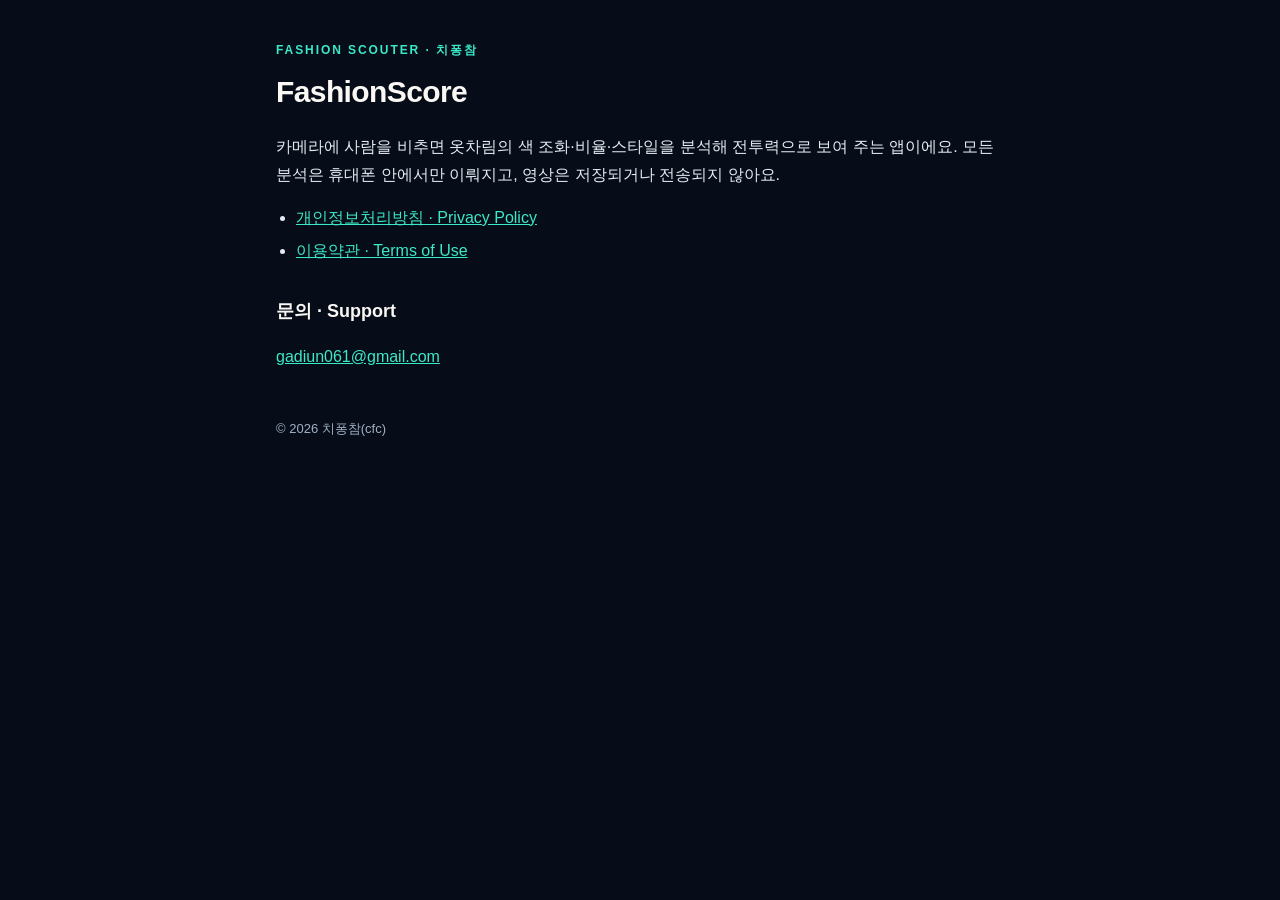
==== index.html @ 5b1ffc0b "FashionScore privacy policy, terms and support page Co-Authored-By: Claude Opus 5.5 <noreply@anthrop" ====
<!doctype html>
<html lang="ko">
<head>
<meta charset="utf-8">
<meta name="viewport" content="width=device-width, initial-scale=1">
<title>FashionScore · 치퐁참 패션 스카우터</title>
<link rel="stylesheet" href="style.css">
</head>
<body>
<main>
<p class="eyebrow">FASHION SCOUTER · 치퐁참</p>
<h1>FashionScore</h1>
<p>카메라에 사람을 비추면 옷차림의 색 조화·비율·스타일을 분석해 전투력으로 보여 주는 앱이에요. 모든 분석은 휴대폰 안에서만 이뤄지고, 영상은 저장되거나 전송되지 않아요.</p>
<ul>
  <li><a href="privacy.html">개인정보처리방침 · Privacy Policy</a></li>
  <li><a href="terms.html">이용약관 · Terms of Use</a></li>
</ul>
<h2>문의 · Support</h2>
<p><a href="mailto:gadiun061@gmail.com">gadiun061@gmail.com</a></p>
<footer>© 2026 치퐁참(cfc)</footer>
</main>
</body>
</html>
---- style.css ----
:root { --bg: #070D18; --surface: #0F1B2D; --mint: #3BE8C8; --text: #FAF8F5; --dim: #9FB0C4; --line: rgba(59,232,200,.18); }
* { box-sizing: border-box; }
body { margin: 0; background: var(--bg); color: var(--text); font: 16px/1.7 -apple-system, BlinkMacSystemFont, "Apple SD Gothic Neo", Pretendard, "Segoe UI", Roboto, sans-serif; }
main { max-width: 760px; margin: 0 auto; padding: 40px 16px 64px; }
.eyebrow { color: var(--mint); font-size: 12px; font-weight: 800; letter-spacing: .16em; margin: 0; }
h1 { font-size: 30px; letter-spacing: -.02em; margin: 6px 0 4px; }
h2 { font-size: 18px; margin: 32px 0 6px; }
.meta { color: var(--dim); margin: 0 0 20px; font-size: 14px; }
.summary { background: var(--surface); border: 1px solid var(--line); border-radius: 16px; padding: 16px 18px; }
a { color: var(--mint); }
ul { padding-left: 20px; }
li { margin: 6px 0; }
p, li { color: #E4EAF2; }
hr { border: 0; border-top: 1px solid var(--line); margin: 56px 0 32px; }
footer { margin-top: 48px; color: var(--dim); font-size: 13px; }
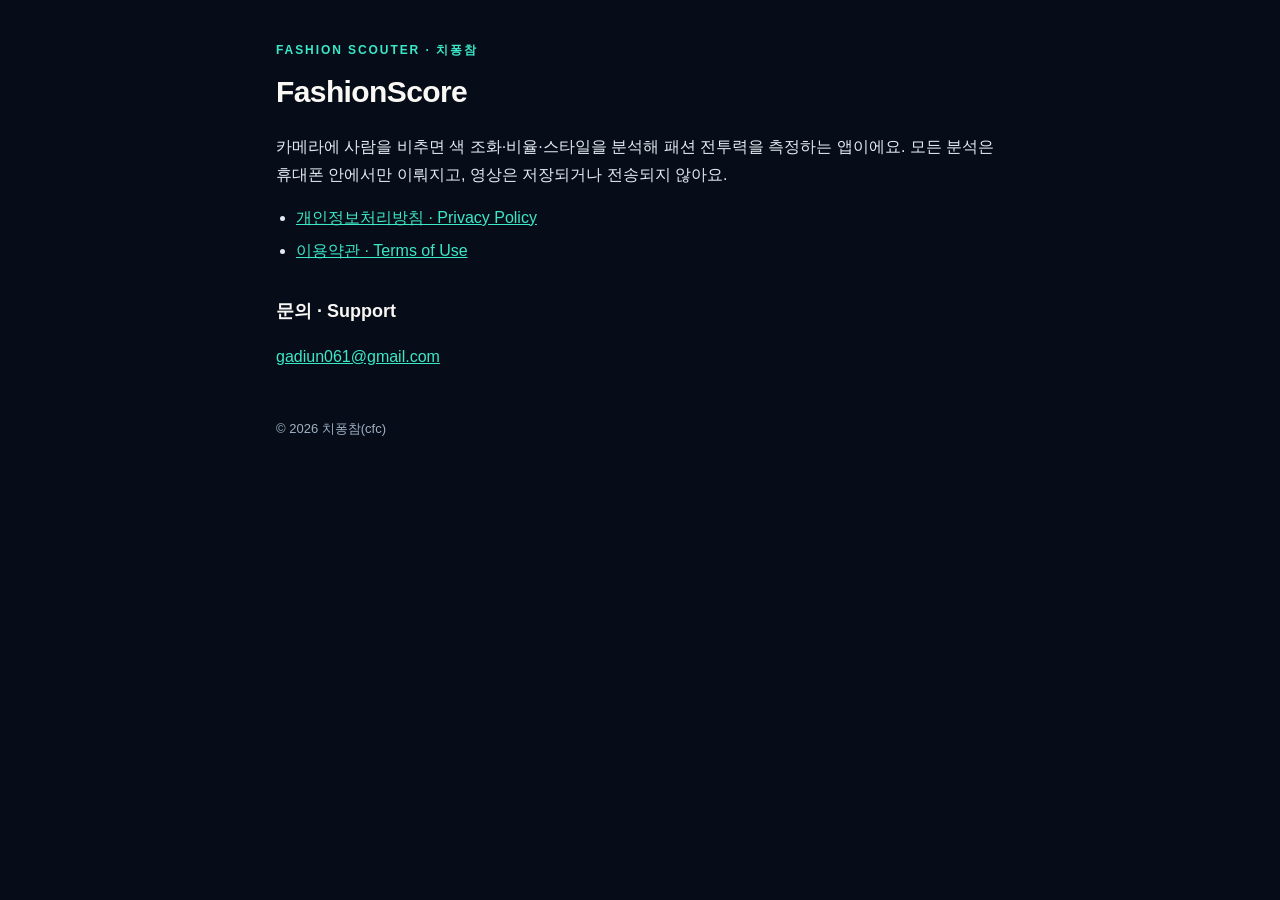
==== commit e078f533: "Wording: 패션 전투력 Co-Authored-By: Claude Opus 5.5 <noreply@anthropic.com>" ====
--- a/index.html
+++ b/index.html
@@ -10,7 +10,7 @@
 <main>
 <p class="eyebrow">FASHION SCOUTER · 치퐁참</p>
 <h1>FashionScore</h1>
-<p>카메라에 사람을 비추면 옷차림의 색 조화·비율·스타일을 분석해 전투력으로 보여 주는 앱이에요. 모든 분석은 휴대폰 안에서만 이뤄지고, 영상은 저장되거나 전송되지 않아요.</p>
+<p>카메라에 사람을 비추면 색 조화·비율·스타일을 분석해 패션 전투력을 측정하는 앱이에요. 모든 분석은 휴대폰 안에서만 이뤄지고, 영상은 저장되거나 전송되지 않아요.</p>
 <ul>
   <li><a href="privacy.html">개인정보처리방침 · Privacy Policy</a></li>
   <li><a href="terms.html">이용약관 · Terms of Use</a></li>
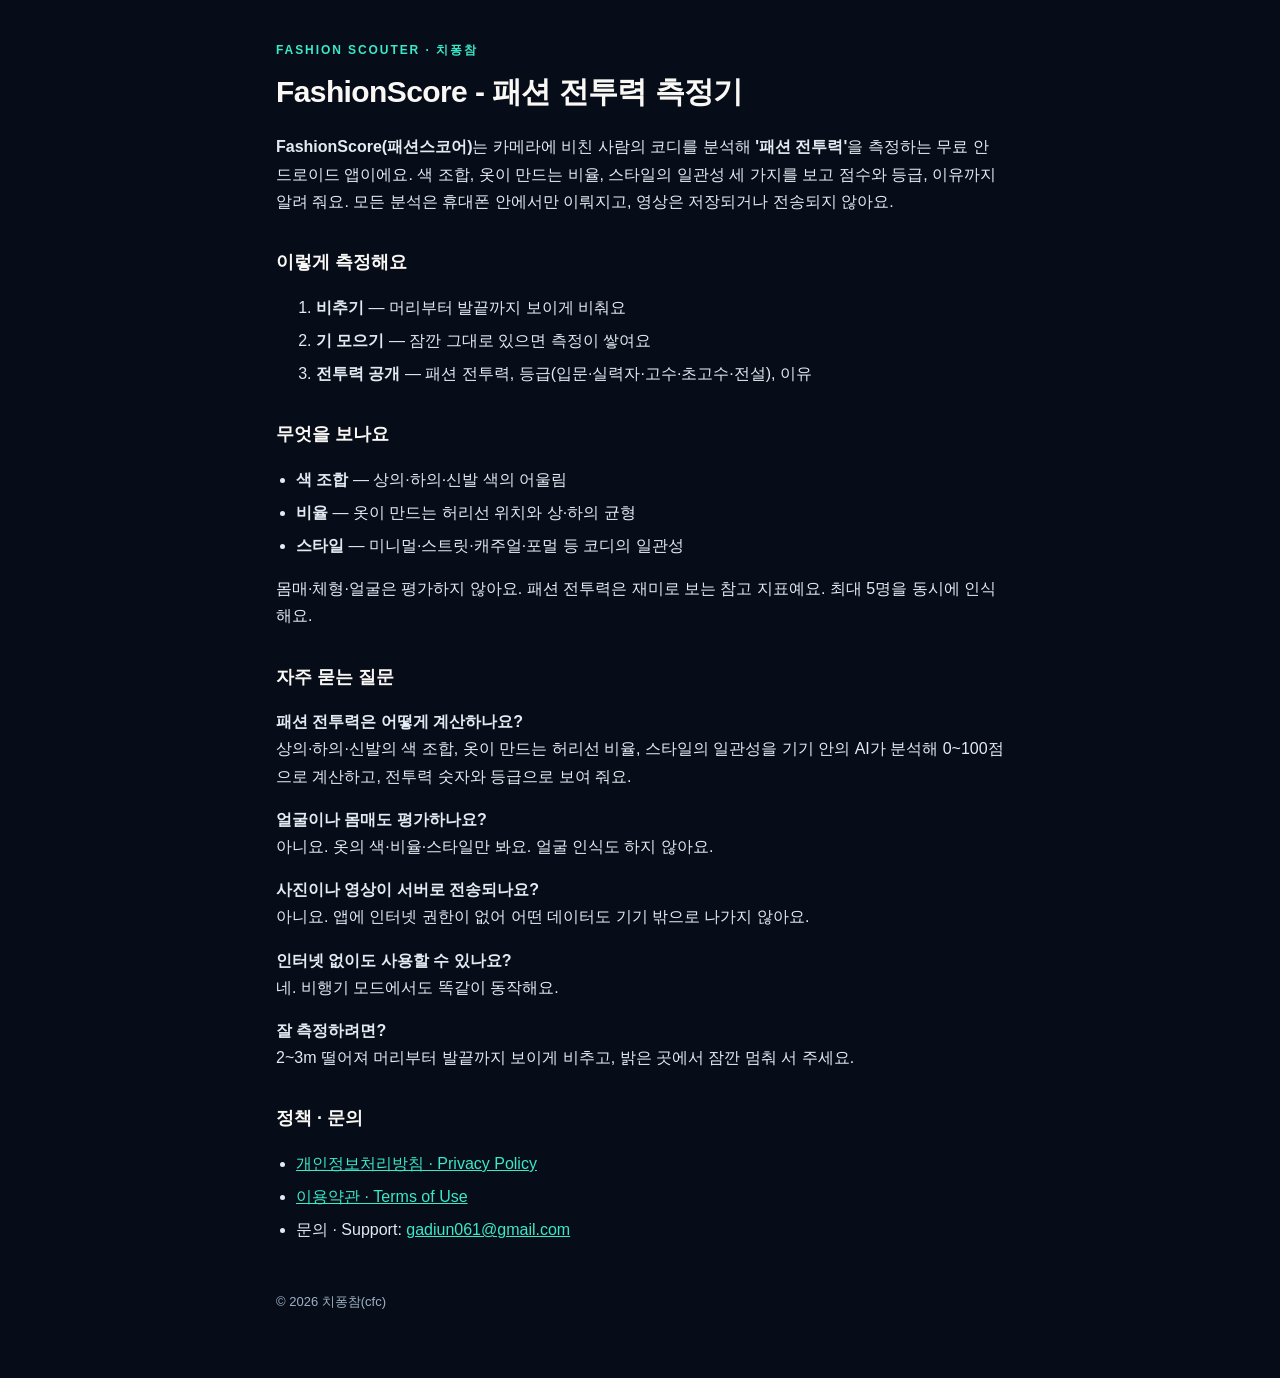
==== commit 94c32994: "Landing page: definition, FAQ and schema.org data for search/AI answers Co-Authored-By: Claude Opus " ====
--- a/index.html
+++ b/index.html
@@ -3,20 +3,82 @@
 <head>
 <meta charset="utf-8">
 <meta name="viewport" content="width=device-width, initial-scale=1">
-<title>FashionScore · 치퐁참 패션 스카우터</title>
+<title>FashionScore - 패션 전투력 측정기 | 카메라로 코디 점수 측정</title>
+<meta name="description" content="FashionScore(패션스코어)는 카메라에 비친 사람의 코디를 색 조합·비율·스타일로 분석해 '패션 전투력'을 측정하는 무료 안드로이드 앱입니다. 모든 분석은 폰 안에서만 이뤄집니다.">
+<link rel="canonical" href="https://cheesefonduechamchi.github.io/fashionscore/">
+<link rel="alternate" hreflang="ko" href="https://cheesefonduechamchi.github.io/fashionscore/">
+<meta property="og:type" content="website">
+<meta property="og:title" content="FashionScore - 패션 전투력 측정기">
+<meta property="og:description" content="카메라로 비추면 코디의 색 조합·비율·스타일을 분석해 패션 전투력으로. 100% 온디바이스, 인터넷 권한 없음.">
+<meta property="og:url" content="https://cheesefonduechamchi.github.io/fashionscore/">
 <link rel="stylesheet" href="style.css">
+<script type="application/ld+json">
+{
+  "@context": "https://schema.org",
+  "@graph": [
+    {
+      "@type": "MobileApplication",
+      "@id": "https://cheesefonduechamchi.github.io/fashionscore/#app",
+      "name": "FashionScore",
+      "alternateName": ["패션스코어", "FashionScore - 패션 전투력 측정기", "FashionScore: AI Outfit Rating"],
+      "description": "FashionScore는 카메라에 비친 사람의 코디를 색 조합, 옷이 만드는 비율, 스타일의 일관성으로 분석해 '패션 전투력'을 측정하는 무료 안드로이드 앱이다. 모든 분석은 기기 안에서만 이뤄지며 영상은 저장·전송되지 않는다.",
+      "applicationCategory": "LifestyleApplication",
+      "operatingSystem": "Android 8.0+",
+      "inLanguage": "ko",
+      "isAccessibleForFree": true,
+      "offers": { "@type": "Offer", "price": "0", "priceCurrency": "KRW" },
+      "featureList": ["카메라로 코디 색 조합·비율·스타일 분석", "패션 전투력 점수와 등급(입문·실력자·고수·초고수·전설)", "최대 5명 동시 인식, 상위 3명 점수 카드", "100% 온디바이스 처리, 인터넷 권한 없음"],
+      "publisher": { "@type": "Organization", "name": "치퐁참(cfc)", "email": "gadiun061@gmail.com" },
+      "privacyPolicy": "https://cheesefonduechamchi.github.io/fashionscore/privacy.html"
+    },
+    {
+      "@type": "FAQPage",
+      "mainEntity": [
+        { "@type": "Question", "name": "패션 전투력은 어떻게 계산하나요?", "acceptedAnswer": { "@type": "Answer", "text": "상의·하의·신발의 색 조합, 옷이 만드는 허리선 비율, 스타일의 일관성을 기기 안의 AI가 분석해 0~100점으로 계산하고, 전투력 숫자와 등급으로 보여 줍니다." } },
+        { "@type": "Question", "name": "얼굴이나 몸매도 평가하나요?", "acceptedAnswer": { "@type": "Answer", "text": "아니요. 옷의 색·비율·스타일만 봅니다. 얼굴 인식도 하지 않습니다." } },
+        { "@type": "Question", "name": "사진이나 영상이 서버로 전송되나요?", "acceptedAnswer": { "@type": "Answer", "text": "아니요. 앱에 인터넷 권한이 없어 어떤 데이터도 기기 밖으로 나가지 않습니다." } },
+        { "@type": "Question", "name": "인터넷 없이도 사용할 수 있나요?", "acceptedAnswer": { "@type": "Answer", "text": "네. 비행기 모드에서도 똑같이 동작합니다." } },
+        { "@type": "Question", "name": "잘 측정하려면 어떻게 하나요?", "acceptedAnswer": { "@type": "Answer", "text": "2~3m 떨어져 머리부터 발끝까지 보이게 비추고, 밝은 곳에서 잠깐 멈춰 서 주세요." } }
+      ]
+    }
+  ]
+}
+</script>
 </head>
 <body>
 <main>
 <p class="eyebrow">FASHION SCOUTER · 치퐁참</p>
-<h1>FashionScore</h1>
-<p>카메라에 사람을 비추면 색 조화·비율·스타일을 분석해 패션 전투력을 측정하는 앱이에요. 모든 분석은 휴대폰 안에서만 이뤄지고, 영상은 저장되거나 전송되지 않아요.</p>
+<h1>FashionScore - 패션 전투력 측정기</h1>
+<p><b>FashionScore(패션스코어)</b>는 카메라에 비친 사람의 코디를 분석해 <b>'패션 전투력'</b>을 측정하는 무료 안드로이드 앱이에요. 색 조합, 옷이 만드는 비율, 스타일의 일관성 세 가지를 보고 점수와 등급, 이유까지 알려 줘요. 모든 분석은 휴대폰 안에서만 이뤄지고, 영상은 저장되거나 전송되지 않아요.</p>
+
+<h2>이렇게 측정해요</h2>
+<ol>
+  <li><b>비추기</b> — 머리부터 발끝까지 보이게 비춰요</li>
+  <li><b>기 모으기</b> — 잠깐 그대로 있으면 측정이 쌓여요</li>
+  <li><b>전투력 공개</b> — 패션 전투력, 등급(입문·실력자·고수·초고수·전설), 이유</li>
+</ol>
+
+<h2>무엇을 보나요</h2>
+<ul>
+  <li><b>색 조합</b> — 상의·하의·신발 색의 어울림</li>
+  <li><b>비율</b> — 옷이 만드는 허리선 위치와 상·하의 균형</li>
+  <li><b>스타일</b> — 미니멀·스트릿·캐주얼·포멀 등 코디의 일관성</li>
+</ul>
+<p>몸매·체형·얼굴은 평가하지 않아요. 패션 전투력은 재미로 보는 참고 지표예요. 최대 5명을 동시에 인식해요.</p>
+
+<h2>자주 묻는 질문</h2>
+<p><b>패션 전투력은 어떻게 계산하나요?</b><br>상의·하의·신발의 색 조합, 옷이 만드는 허리선 비율, 스타일의 일관성을 기기 안의 AI가 분석해 0~100점으로 계산하고, 전투력 숫자와 등급으로 보여 줘요.</p>
+<p><b>얼굴이나 몸매도 평가하나요?</b><br>아니요. 옷의 색·비율·스타일만 봐요. 얼굴 인식도 하지 않아요.</p>
+<p><b>사진이나 영상이 서버로 전송되나요?</b><br>아니요. 앱에 인터넷 권한이 없어 어떤 데이터도 기기 밖으로 나가지 않아요.</p>
+<p><b>인터넷 없이도 사용할 수 있나요?</b><br>네. 비행기 모드에서도 똑같이 동작해요.</p>
+<p><b>잘 측정하려면?</b><br>2~3m 떨어져 머리부터 발끝까지 보이게 비추고, 밝은 곳에서 잠깐 멈춰 서 주세요.</p>
+
+<h2>정책 · 문의</h2>
 <ul>
   <li><a href="privacy.html">개인정보처리방침 · Privacy Policy</a></li>
   <li><a href="terms.html">이용약관 · Terms of Use</a></li>
+  <li>문의 · Support: <a href="mailto:gadiun061@gmail.com">gadiun061@gmail.com</a></li>
 </ul>
-<h2>문의 · Support</h2>
-<p><a href="mailto:gadiun061@gmail.com">gadiun061@gmail.com</a></p>
 <footer>© 2026 치퐁참(cfc)</footer>
 </main>
 </body>
